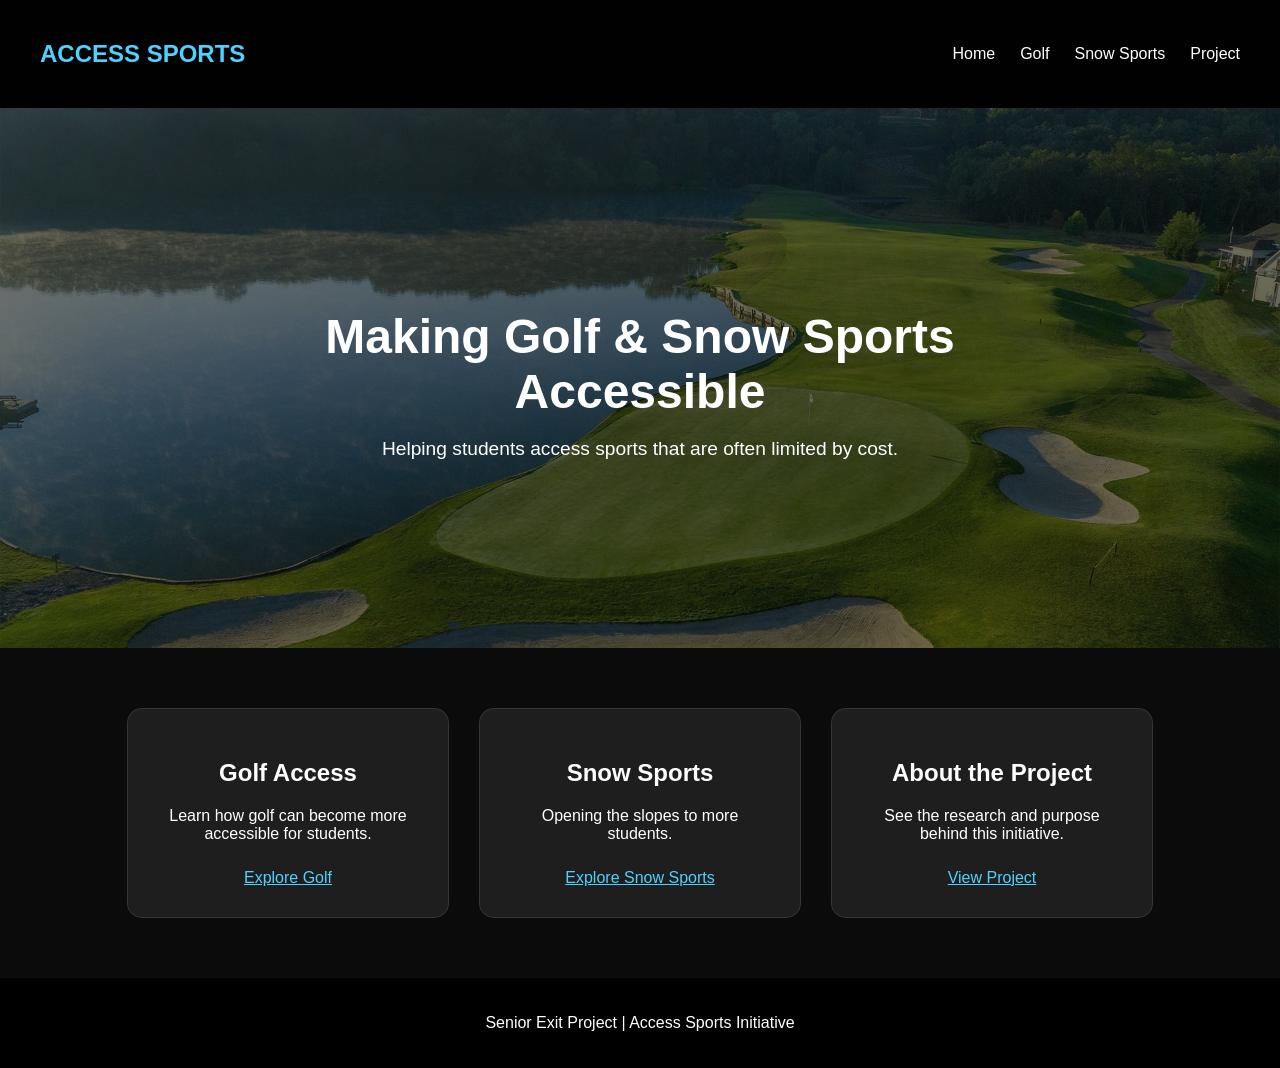
==== index.html @ 4d148e97 "Update index.html" ====
<!DOCTYPE html>
<html lang="en">
<head>
  <meta charset="UTF-8">
  <title>Access Sports Initiative</title>
  <link rel="stylesheet" href="style.css">
</head>
<body>

<nav>
  <h1 class="logo">ACCESS SPORTS</h1>
  <ul>
    <li><a href="index.html">Home</a></li>
    <li><a href="golf.html">Golf</a></li>
    <li><a href="snow.html">Snow Sports</a></li>
    <li><a href="project.html">Project</a></li>
  </ul>
</nav>

<header class="hero">
  <div class="hero-text">
    <h1>Making Golf & Snow Sports Accessible</h1>
    <p>Helping students access sports that are often limited by cost.</p>
  </div>
</header>

<section class="links">
  <div class="card">
    <h2>Golf Access</h2>
    <p>Learn how golf can become more accessible for students.</p>
    <a href="golf.html">Explore Golf</a>
  </div>

  <div class="card">
    <h2>Snow Sports</h2>
    <p>Opening the slopes to more students.</p>
    <a href="snow.html">Explore Snow Sports</a>
  </div>

  <div class="card">
    <h2>About the Project</h2>
    <p>See the research and purpose behind this initiative.</p>
    <a href="project.html">View Project</a>
  </div>
</section>

<footer>
  <p>Senior Exit Project | Access Sports Initiative</p>
</footer>

<script src="script.js"></script>
</body>
</html>
---- style.css ----
body {
  margin: 0;
  font-family: 'Segoe UI', sans-serif;
  background: #0b0b0b;
  color: white;
}

/* NAVBAR */
nav {
  display: flex;
  justify-content: space-between;
  align-items: center;
  padding: 20px 40px;
  background: rgba(0,0,0,0.85);
  position: sticky;
  top: 0;
  z-index: 100;
}

.logo {
  font-size: 24px;
  font-weight: bold;
  color: #4fd1ff;
}

nav ul {
  display: flex;
  list-style: none;
  gap: 25px;
}

nav a {
  color: white;
  text-decoration: none;
  transition: 0.3s;
}

nav a:hover {
  color: #4fd1ff;
}

/* HERO SECTION */
.hero {
  height: 60vh;
  display: flex;
  align-items: center;
  justify-content: center;
  text-align: center;
  position: relative;
}

.hero::before {
  content: "";
  position: absolute;
  inset: 0;
  background: url('images/hero.jpg') center/cover no-repeat;
  opacity: 0.4;
  z-index: -1;
}

.hero-text {
  max-width: 700px;
}

.hero h1 {
  font-size: 3rem;
  margin-bottom: 15px;
}

.hero p {
  font-size: 1.2rem;
}

/* CARDS SECTION */
.links {
  display: flex;
  justify-content: center;
  align-items: center;
  gap: 30px;
  padding: 60px 20px;
  flex-wrap: wrap;
}

.card {
  background: rgba(255,255,255,0.08);
  padding: 30px;
  width: 260px;
  border-radius: 15px;
  text-align: center;
  transition: 0.3s;
  border: 1px solid rgba(255,255,255,0.1);
}

.card:hover {
  transform: translateY(-8px);
  box-shadow: 0 10px 25px rgba(0,0,0,0.4);
}

.card a {
  color: #4fd1ff;
  display: inline-block;
  margin-top: 10px;
}

/* PAGE HEADER */
.page-header {
  height: 40vh;
  display: flex;
  align-items: center;
  justify-content: center;
  text-align: center;
  position: relative;
}

.page-header::before {
  content: "";
  position: absolute;
  inset: 0;
  background: url('images/background.jpg') center/cover fixed;
  opacity: 0.35;
  z-index: -1;
}

/* CONTENT */
.content {
  max-width: 900px;
  margin: auto;
  padding: 50px 20px;
}

.panel {
  background: rgba(255,255,255,0.07);
  padding: 30px;
  border-radius: 12px;
  margin-bottom: 30px;
}

.panel img {
  width: 100%;
  border-radius: 10px;
  margin-bottom: 15px;
}

/* FOOTER */
footer {
  text-align: center;
  padding: 20px;
  background: black;
}

/* SNOW (EDGES ONLY) */
.snowflake {
  position: fixed;
  top: -10px;
  color: white;
  font-size: 12px;
  animation: fall linear infinite;
  pointer-events: none;
}

@keyframes fall {
  to { transform: translateY(100vh); }
}

/* MOBILE FIX */
@media (max-width: 768px) {
  .hero h1 {
    font-size: 2.2rem;
  }

  .links {
    flex-direction: column;
  }
}
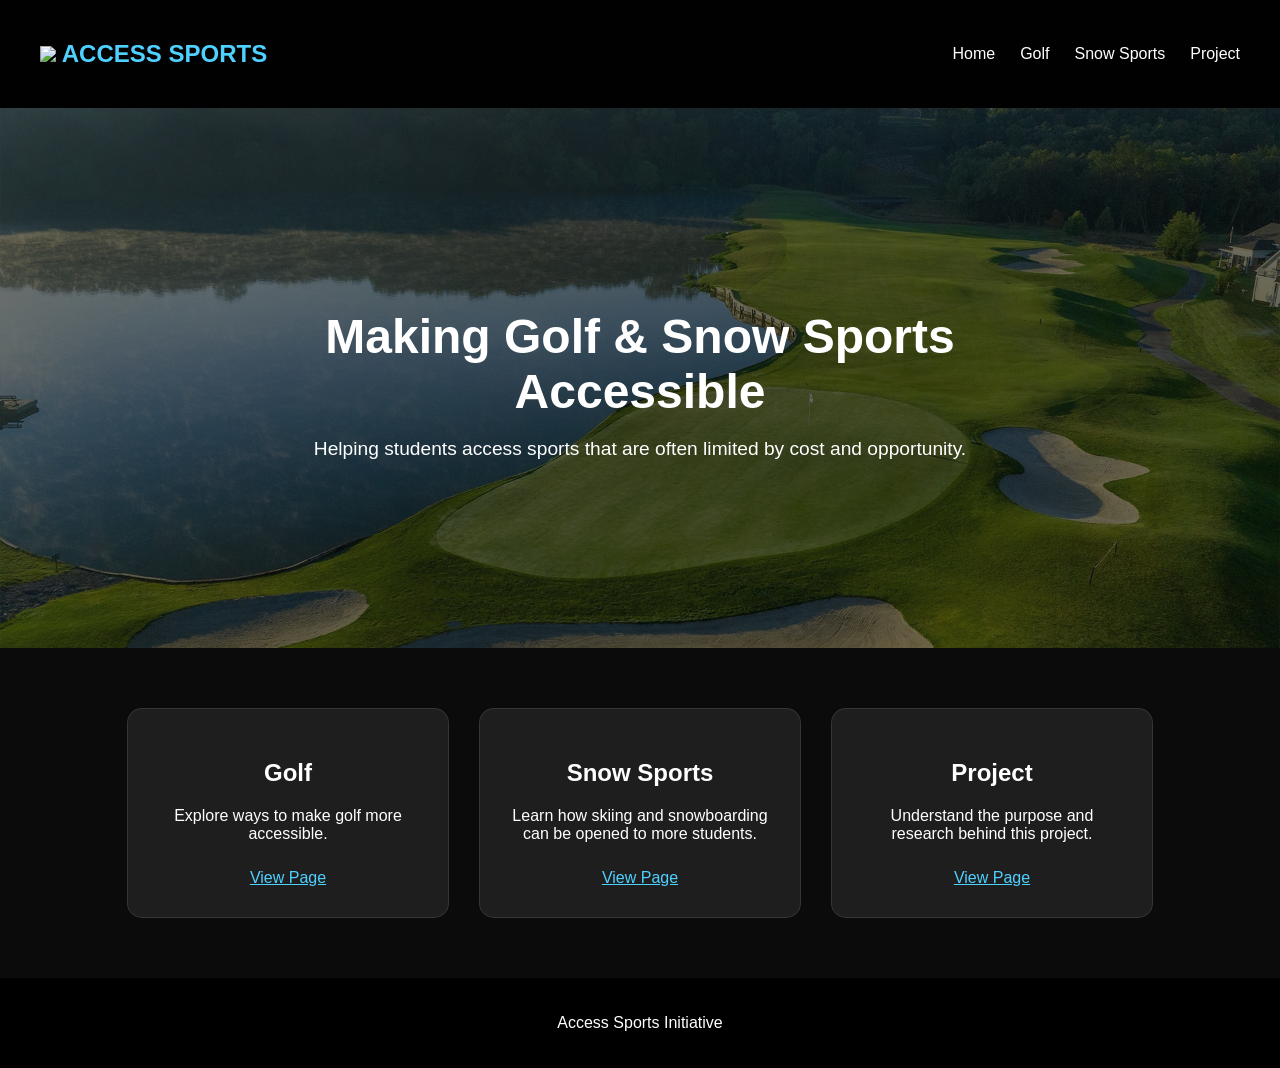
==== commit d0ca9bea: "Update index.html" ====
--- a/index.html
+++ b/index.html
@@ -1,14 +1,19 @@
 <!DOCTYPE html>
-<html lang="en">
+<html>
 <head>
-  <meta charset="UTF-8">
-  <title>Access Sports Initiative</title>
-  <link rel="stylesheet" href="style.css">
+<meta charset="UTF-8">
+<title>Access Sports</title>
+<link rel="stylesheet" href="style.css">
 </head>
+
 <body>
 
 <nav>
-  <h1 class="logo">ACCESS SPORTS</h1>
+  <h1 class="logo">
+    <img src="images/logo.png" class="logo-img">
+    ACCESS SPORTS
+  </h1>
+
   <ul>
     <li><a href="index.html">Home</a></li>
     <li><a href="golf.html">Golf</a></li>
@@ -20,32 +25,34 @@
 <header class="hero">
   <div class="hero-text">
     <h1>Making Golf & Snow Sports Accessible</h1>
-    <p>Helping students access sports that are often limited by cost.</p>
+    <p>Helping students access sports that are often limited by cost and opportunity.</p>
   </div>
 </header>
 
 <section class="links">
+
   <div class="card">
-    <h2>Golf Access</h2>
-    <p>Learn how golf can become more accessible for students.</p>
-    <a href="golf.html">Explore Golf</a>
+    <h2>Golf</h2>
+    <p>Explore ways to make golf more accessible.</p>
+    <a href="golf.html">View Page</a>
   </div>
 
   <div class="card">
     <h2>Snow Sports</h2>
-    <p>Opening the slopes to more students.</p>
-    <a href="snow.html">Explore Snow Sports</a>
+    <p>Learn how skiing and snowboarding can be opened to more students.</p>
+    <a href="snow.html">View Page</a>
   </div>
 
   <div class="card">
-    <h2>About the Project</h2>
-    <p>See the research and purpose behind this initiative.</p>
-    <a href="project.html">View Project</a>
+    <h2>Project</h2>
+    <p>Understand the purpose and research behind this project.</p>
+    <a href="project.html">View Page</a>
   </div>
+
 </section>
 
 <footer>
-  <p>Senior Exit Project | Access Sports Initiative</p>
+<p>Access Sports Initiative</p>
 </footer>
 
 <script src="script.js"></script>
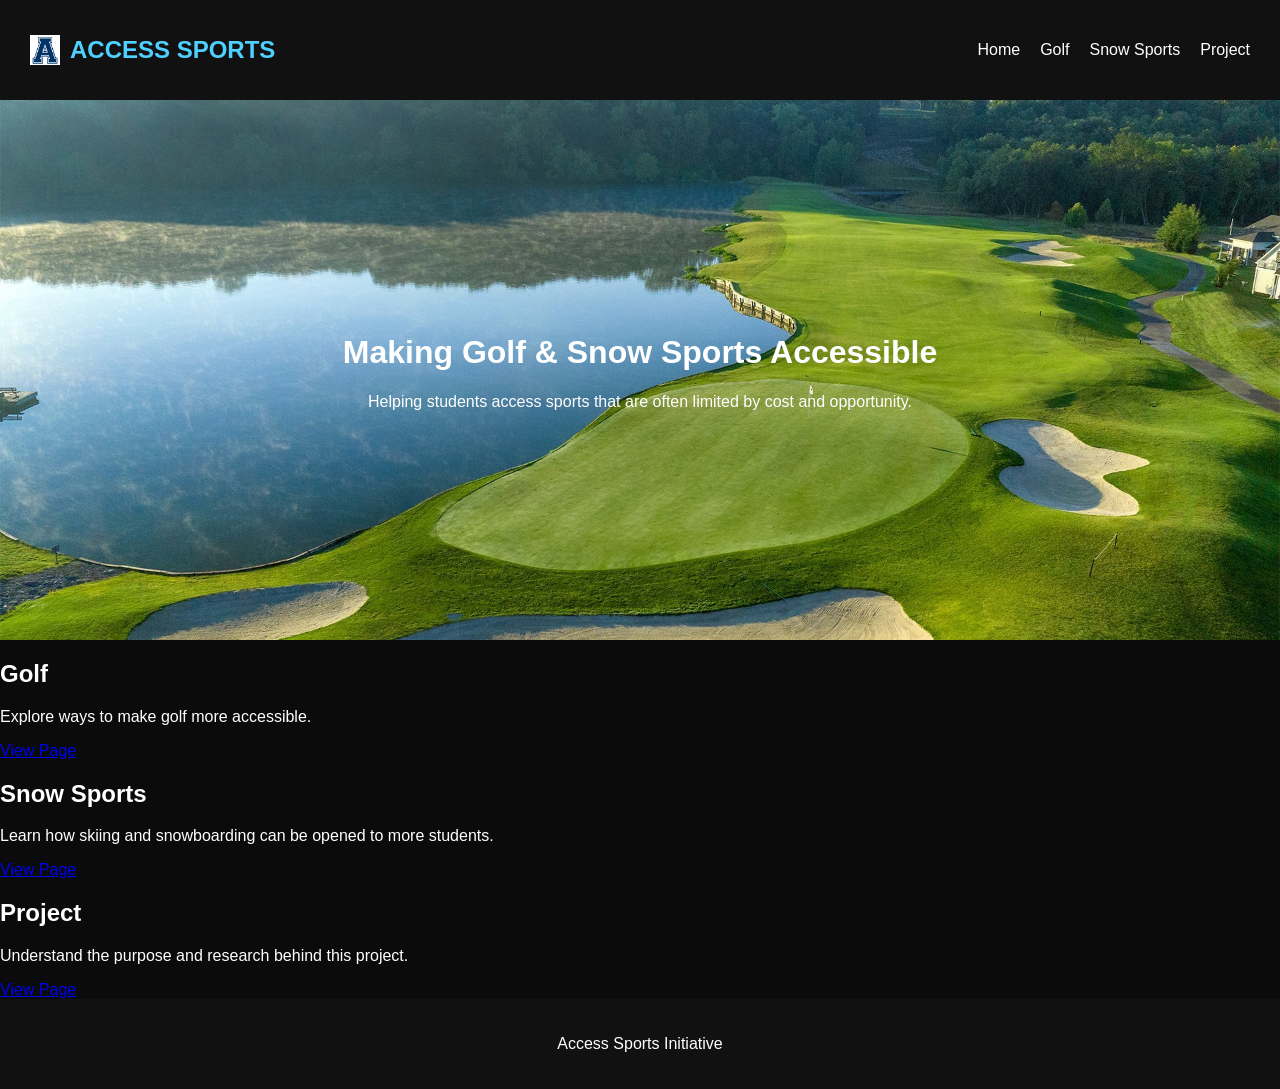
==== commit 96dfd79a: "Update index.html" ====
--- a/index.html
+++ b/index.html
@@ -22,7 +22,7 @@
   </ul>
 </nav>
 
-<header class="hero">
+<header class="hero" style="background-image: url('images/hero.jpg');">
   <div class="hero-text">
     <h1>Making Golf & Snow Sports Accessible</h1>
     <p>Helping students access sports that are often limited by cost and opportunity.</p>
@@ -52,7 +52,7 @@
 </section>
 
 <footer>
-<p>Access Sports Initiative</p>
+  <p>Access Sports Initiative</p>
 </footer>
 
 <script src="script.js"></script>
--- a/style.css
+++ b/style.css
@@ -1,174 +1,78 @@
 body {
   margin: 0;
-  font-family: 'Segoe UI', sans-serif;
+  font-family: Arial;
   background: #0b0b0b;
   color: white;
 }
 
-/* NAVBAR */
+/* NAV */
 nav {
   display: flex;
   justify-content: space-between;
   align-items: center;
-  padding: 20px 40px;
-  background: rgba(0,0,0,0.85);
-  position: sticky;
-  top: 0;
-  z-index: 100;
+  padding: 15px 30px;
+  background: #111;
 }
 
 .logo {
-  font-size: 24px;
-  font-weight: bold;
+  display: flex;
+  align-items: center;
+  gap: 10px;
   color: #4fd1ff;
 }
 
+.logo-img {
+  width: 30px;
+}
+
+/* LINKS */
 nav ul {
   display: flex;
+  gap: 20px;
   list-style: none;
-  gap: 25px;
 }
 
 nav a {
   color: white;
   text-decoration: none;
-  transition: 0.3s;
 }
 
-nav a:hover {
-  color: #4fd1ff;
-}
-
-/* HERO SECTION */
+/* HERO */
 .hero {
   height: 60vh;
   display: flex;
   align-items: center;
   justify-content: center;
   text-align: center;
-  position: relative;
+  background-size: cover;
+  background-position: center;
 }
 
-.hero::before {
-  content: "";
-  position: absolute;
-  inset: 0;
-  background: url('images/hero.jpg') center/cover no-repeat;
-  opacity: 0.4;
-  z-index: -1;
-}
-
-.hero-text {
-  max-width: 700px;
-}
-
-.hero h1 {
-  font-size: 3rem;
-  margin-bottom: 15px;
-}
-
-.hero p {
-  font-size: 1.2rem;
-}
-
-/* CARDS SECTION */
-.links {
+/* SECTIONS */
+.section {
   display: flex;
+  align-items: center;
   justify-content: center;
-  align-items: center;
-  gap: 30px;
+  gap: 40px;
   padding: 60px 20px;
+  max-width: 1000px;
+  margin: auto;
   flex-wrap: wrap;
 }
 
-.card {
-  background: rgba(255,255,255,0.08);
-  padding: 30px;
-  width: 260px;
-  border-radius: 15px;
-  text-align: center;
-  transition: 0.3s;
-  border: 1px solid rgba(255,255,255,0.1);
+.section img {
+  width: 100%;
+  max-width: 400px;
+  border-radius: 10px;
 }
 
-.card:hover {
-  transform: translateY(-8px);
-  box-shadow: 0 10px 25px rgba(0,0,0,0.4);
-}
-
-.card a {
-  color: #4fd1ff;
-  display: inline-block;
-  margin-top: 10px;
-}
-
-/* PAGE HEADER */
-.page-header {
-  height: 40vh;
-  display: flex;
-  align-items: center;
-  justify-content: center;
-  text-align: center;
-  position: relative;
-}
-
-.page-header::before {
-  content: "";
-  position: absolute;
-  inset: 0;
-  background: url('images/background.jpg') center/cover fixed;
-  opacity: 0.35;
-  z-index: -1;
-}
-
-/* CONTENT */
-.content {
-  max-width: 900px;
-  margin: auto;
-  padding: 50px 20px;
-}
-
-.panel {
-  background: rgba(255,255,255,0.07);
-  padding: 30px;
-  border-radius: 12px;
-  margin-bottom: 30px;
-}
-
-.panel img {
-  width: 100%;
-  border-radius: 10px;
-  margin-bottom: 15px;
+.section-text {
+  max-width: 400px;
 }
 
 /* FOOTER */
 footer {
   text-align: center;
   padding: 20px;
-  background: black;
+  background: #111;
 }
-
-/* SNOW (EDGES ONLY) */
-.snowflake {
-  position: fixed;
-  top: -10px;
-  color: white;
-  font-size: 12px;
-  animation: fall linear infinite;
-  pointer-events: none;
-}
-
-@keyframes fall {
-  to { transform: translateY(100vh); }
-}
-
-/* MOBILE FIX */
-@media (max-width: 768px) {
-  .hero h1 {
-    font-size: 2.2rem;
-  }
-
-  .links {
-    flex-direction: column;
-  }
-}
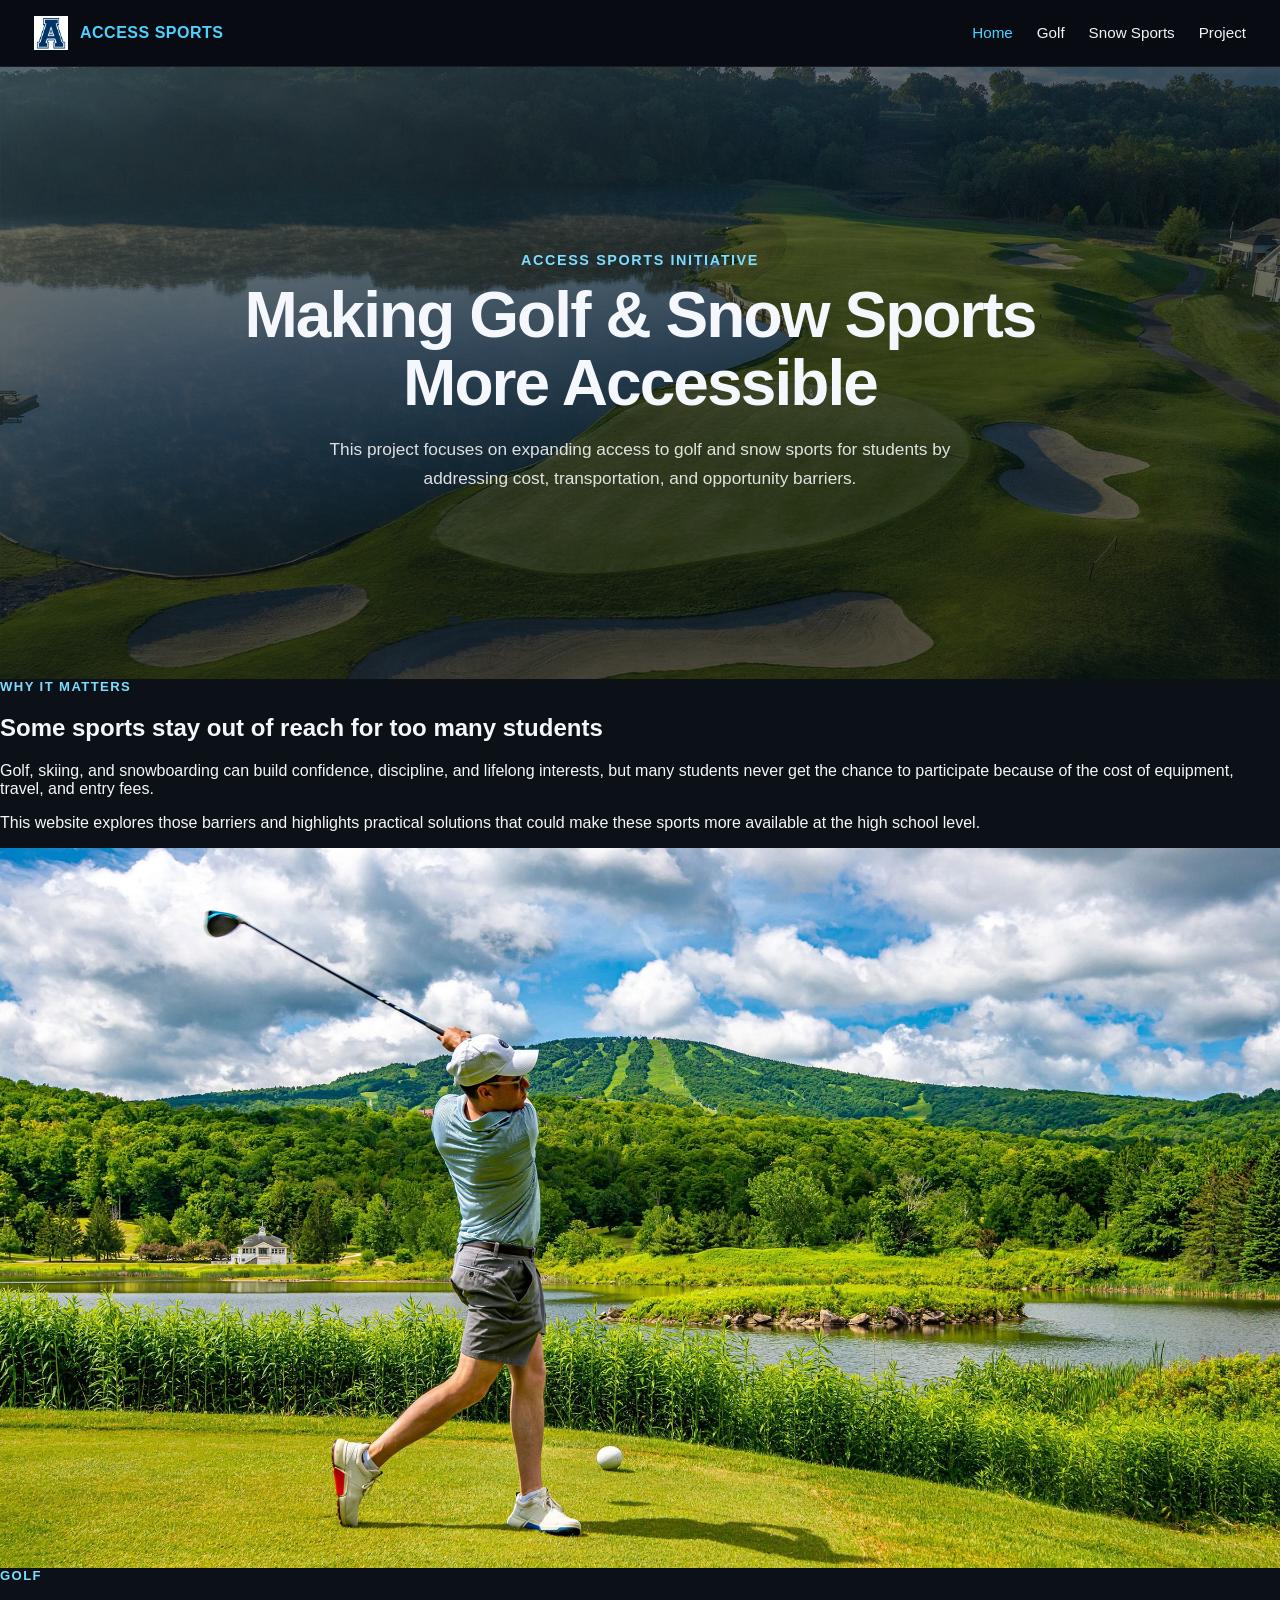
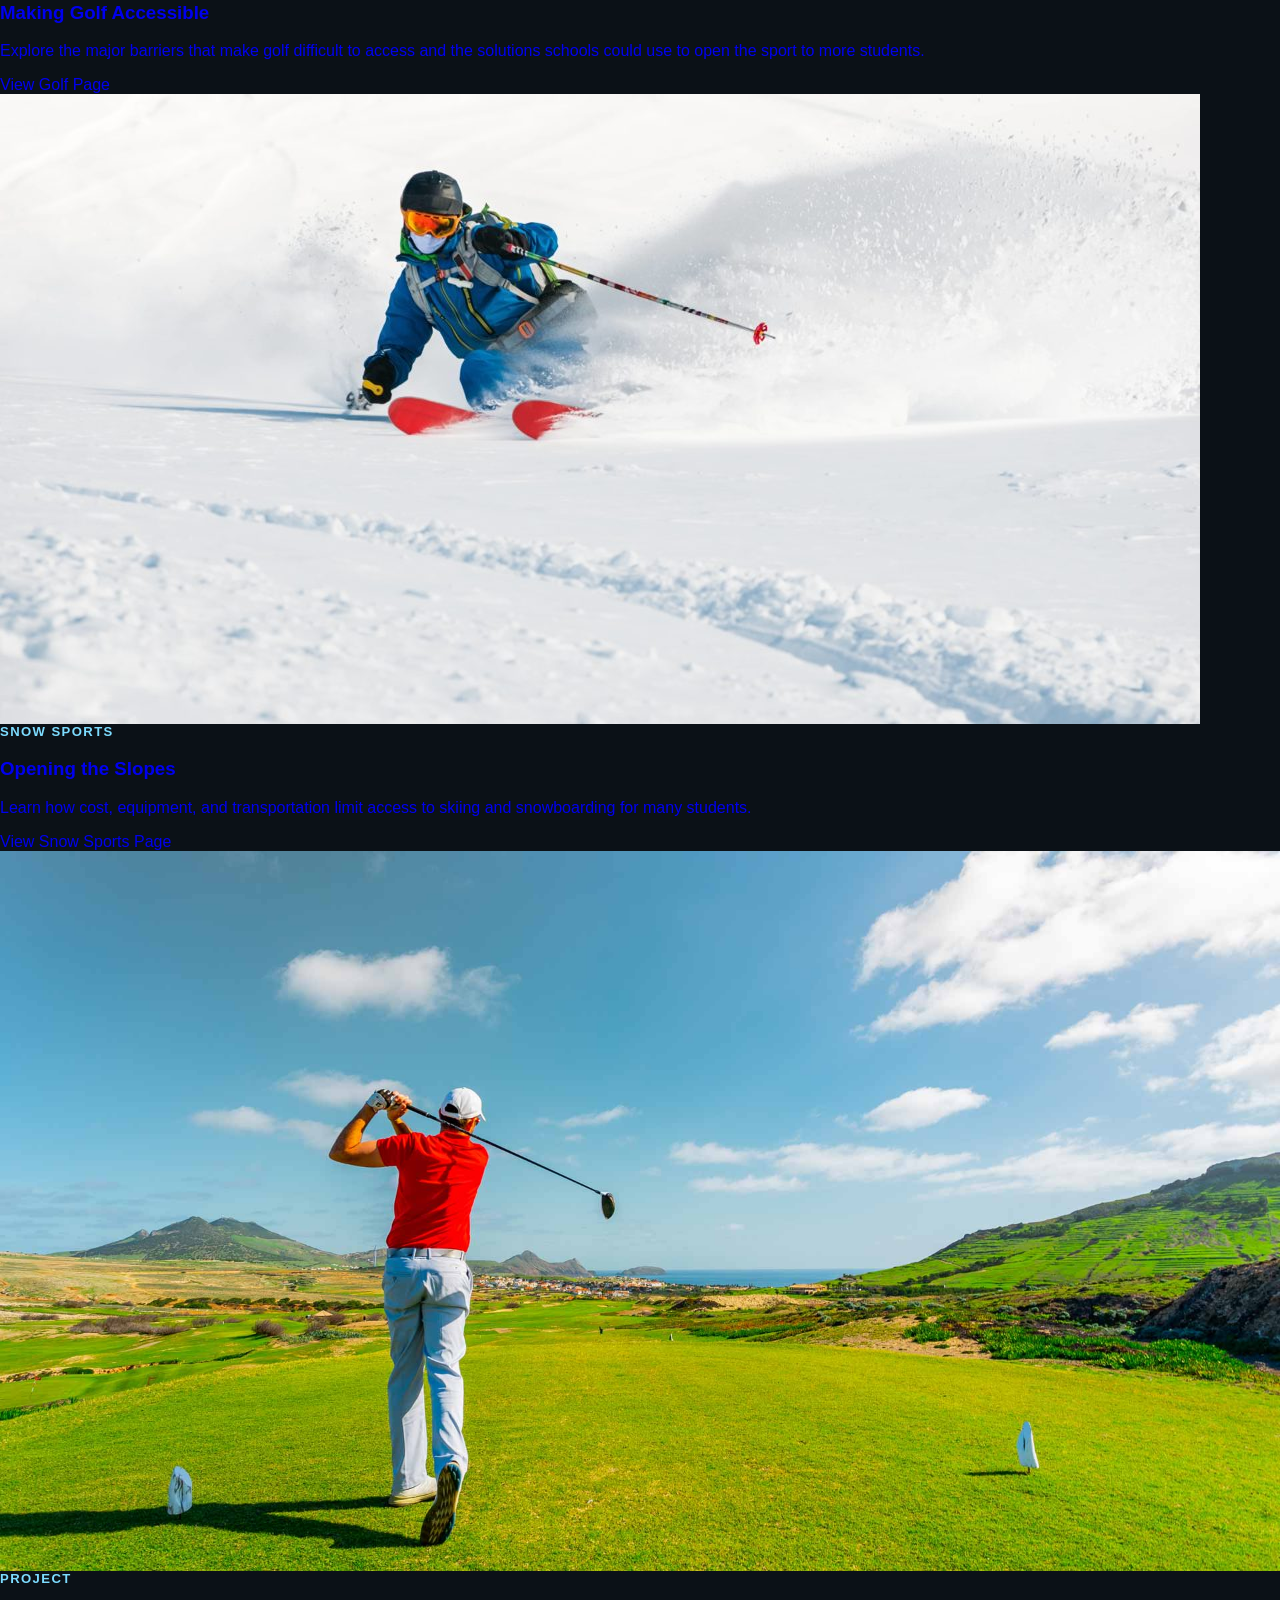
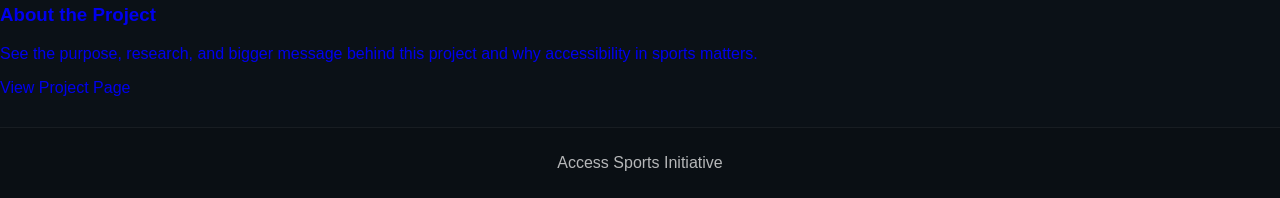
==== commit 5760ff68: "Update index.html" ====
--- a/index.html
+++ b/index.html
@@ -1,60 +1,94 @@
 <!DOCTYPE html>
-<html>
+<html lang="en">
 <head>
-<meta charset="UTF-8">
-<title>Access Sports</title>
-<link rel="stylesheet" href="style.css">
+  <meta charset="UTF-8">
+  <meta name="viewport" content="width=device-width, initial-scale=1.0">
+  <title>Access Sports</title>
+  <link rel="stylesheet" href="style.css">
 </head>
-
 <body>
 
-<nav>
-  <h1 class="logo">
-    <img src="images/logo.png" class="logo-img">
-    ACCESS SPORTS
-  </h1>
+  <nav class="navbar">
+    <a href="index.html" class="brand">
+      <img src="images/logo.png" alt="Access Sports logo" class="brand-logo">
+      <span>ACCESS SPORTS</span>
+    </a>
 
-  <ul>
-    <li><a href="index.html">Home</a></li>
-    <li><a href="golf.html">Golf</a></li>
-    <li><a href="snow.html">Snow Sports</a></li>
-    <li><a href="project.html">Project</a></li>
-  </ul>
-</nav>
+    <ul class="nav-links">
+      <li><a href="index.html" class="active">Home</a></li>
+      <li><a href="golf.html">Golf</a></li>
+      <li><a href="snow.html">Snow Sports</a></li>
+      <li><a href="project.html">Project</a></li>
+    </ul>
+  </nav>
 
-<header class="hero" style="background-image: url('images/hero.jpg');">
-  <div class="hero-text">
-    <h1>Making Golf & Snow Sports Accessible</h1>
-    <p>Helping students access sports that are often limited by cost and opportunity.</p>
-  </div>
-</header>
+  <header class="page-hero" style="background-image: linear-gradient(rgba(8,12,18,0.55), rgba(8,12,18,0.72)), url('images/hero.jpg');">
+    <div class="hero-inner">
+      <p class="eyebrow">Access Sports Initiative</p>
+      <h1>Making Golf &amp; Snow Sports More Accessible</h1>
+      <p class="hero-subtext">
+        This project focuses on expanding access to golf and snow sports for students by addressing cost, transportation, and opportunity barriers.
+      </p>
+    </div>
+  </header>
 
-<section class="links">
+  <main>
+    <section class="home-intro">
+      <div class="home-intro-card">
+        <p class="section-label">Why It Matters</p>
+        <h2>Some sports stay out of reach for too many students</h2>
+        <p>
+          Golf, skiing, and snowboarding can build confidence, discipline, and lifelong interests, but many students never get the chance to participate because of the cost of equipment, travel, and entry fees.
+        </p>
+        <p>
+          This website explores those barriers and highlights practical solutions that could make these sports more available at the high school level.
+        </p>
+      </div>
+    </section>
 
-  <div class="card">
-    <h2>Golf</h2>
-    <p>Explore ways to make golf more accessible.</p>
-    <a href="golf.html">View Page</a>
-  </div>
+    <section class="home-cards">
+      <a href="golf.html" class="home-card">
+        <img src="images/golf1.jpg" alt="Golf section preview">
+        <div class="home-card-content">
+          <p class="section-label">Golf</p>
+          <h3>Making Golf Accessible</h3>
+          <p>
+            Explore the major barriers that make golf difficult to access and the solutions schools could use to open the sport to more students.
+          </p>
+          <span class="card-link">View Golf Page</span>
+        </div>
+      </a>
 
-  <div class="card">
-    <h2>Snow Sports</h2>
-    <p>Learn how skiing and snowboarding can be opened to more students.</p>
-    <a href="snow.html">View Page</a>
-  </div>
+      <a href="snow.html" class="home-card">
+        <img src="images/snow1.jpg" alt="Snow sports section preview">
+        <div class="home-card-content">
+          <p class="section-label">Snow Sports</p>
+          <h3>Opening the Slopes</h3>
+          <p>
+            Learn how cost, equipment, and transportation limit access to skiing and snowboarding for many students.
+          </p>
+          <span class="card-link">View Snow Sports Page</span>
+        </div>
+      </a>
 
-  <div class="card">
-    <h2>Project</h2>
-    <p>Understand the purpose and research behind this project.</p>
-    <a href="project.html">View Page</a>
-  </div>
+      <a href="project.html" class="home-card">
+        <img src="images/project1.jpg" alt="Project section preview">
+        <div class="home-card-content">
+          <p class="section-label">Project</p>
+          <h3>About the Project</h3>
+          <p>
+            See the purpose, research, and bigger message behind this project and why accessibility in sports matters.
+          </p>
+          <span class="card-link">View Project Page</span>
+        </div>
+      </a>
+    </section>
+  </main>
 
-</section>
+  <footer class="site-footer">
+    <p>Access Sports Initiative</p>
+  </footer>
 
-<footer>
-  <p>Access Sports Initiative</p>
-</footer>
-
-<script src="script.js"></script>
+  <script src="script.js"></script>
 </body>
 </html>
--- a/style.css
+++ b/style.css
@@ -1,78 +1,308 @@
+* {
+  box-sizing: border-box;
+}
+
+html {
+  scroll-behavior: smooth;
+}
+
 body {
   margin: 0;
-  font-family: Arial;
-  background: #0b0b0b;
-  color: white;
-}
-
-/* NAV */
-nav {
+  font-family: Arial, Helvetica, sans-serif;
+  background: #0b1117;
+  color: #f4f7fb;
+  opacity: 1;
+  transition: opacity 0.22s ease;
+}
+
+img {
+  max-width: 100%;
+  display: block;
+}
+
+a {
+  text-decoration: none;
+}
+
+/* NAVIGATION */
+.navbar {
+  position: sticky;
+  top: 0;
+  z-index: 1000;
+  background: rgba(9, 13, 19, 0.92);
+  backdrop-filter: blur(10px);
+  border-bottom: 1px solid rgba(255,255,255,0.07);
   display: flex;
   justify-content: space-between;
   align-items: center;
-  padding: 15px 30px;
-  background: #111;
-}
-
-.logo {
+  padding: 16px 34px;
+}
+
+.brand {
   display: flex;
   align-items: center;
-  gap: 10px;
+  gap: 12px;
   color: #4fd1ff;
-}
-
-.logo-img {
-  width: 30px;
-}
-
-/* LINKS */
-nav ul {
+  font-weight: 700;
+  letter-spacing: 0.5px;
+  font-size: 1rem;
+}
+
+.brand-logo {
+  width: 34px;
+  height: 34px;
+  object-fit: contain;
+}
+
+.nav-links {
+  list-style: none;
   display: flex;
-  gap: 20px;
-  list-style: none;
-}
-
-nav a {
-  color: white;
-  text-decoration: none;
+  gap: 24px;
+  margin: 0;
+  padding: 0;
+}
+
+.nav-links a {
+  color: #f1f5f9;
+  font-size: 0.95rem;
+  font-weight: 500;
+  transition: color 0.2s ease, opacity 0.2s ease;
+}
+
+.nav-links a:hover,
+.nav-links a.active {
+  color: #4fd1ff;
 }
 
 /* HERO */
-.hero {
-  height: 60vh;
+.page-hero {
+  min-height: 68vh;
   display: flex;
   align-items: center;
   justify-content: center;
-  text-align: center;
+  padding: 80px 24px;
   background-size: cover;
   background-position: center;
-}
-
-/* SECTIONS */
-.section {
-  display: flex;
+  background-repeat: no-repeat;
+}
+
+.hero-inner {
+  max-width: 860px;
+  text-align: center;
+}
+
+.eyebrow {
+  margin: 0 0 14px;
+  color: #7ddcff;
+  font-size: 0.9rem;
+  font-weight: 700;
+  text-transform: uppercase;
+  letter-spacing: 1.6px;
+}
+
+.page-hero h1 {
+  margin: 0 0 18px;
+  font-size: clamp(2.2rem, 5vw, 4.2rem);
+  line-height: 1.05;
+  letter-spacing: -0.03em;
+}
+
+.hero-subtext {
+  margin: 0 auto;
+  max-width: 700px;
+  color: rgba(255,255,255,0.86);
+  font-size: 1.08rem;
+  line-height: 1.7;
+}
+
+/* SHARED SECTIONS */
+main {
+  width: 100%;
+}
+
+.split-section {
+  max-width: 1180px;
+  margin: 0 auto;
+  padding: 84px 24px;
+  display: grid;
+  grid-template-columns: 1.05fr 0.95fr;
+  gap: 42px;
   align-items: center;
-  justify-content: center;
-  gap: 40px;
-  padding: 60px 20px;
-  max-width: 1000px;
-  margin: auto;
-  flex-wrap: wrap;
-}
-
-.section img {
+}
+
+.split-section.reverse {
+  grid-template-columns: 0.95fr 1.05fr;
+}
+
+.split-section.reverse .split-image-wrap {
+  order: 2;
+}
+
+.split-section.reverse .split-text {
+  order: 1;
+}
+
+.split-image-wrap {
+  position: relative;
+}
+
+.split-image {
   width: 100%;
-  max-width: 400px;
-  border-radius: 10px;
-}
-
-.section-text {
-  max-width: 400px;
+  height: 420px;
+  object-fit: cover;
+  border-radius: 22px;
+  box-shadow: 0 24px 60px rgba(0,0,0,0.35);
+  border: 1px solid rgba(255,255,255,0.07);
+}
+
+.glass-card {
+  background: linear-gradient(180deg, rgba(255,255,255,0.08), rgba(255,255,255,0.05));
+  border: 1px solid rgba(255,255,255,0.09);
+  border-radius: 22px;
+  padding: 34px 32px;
+  box-shadow: 0 20px 45px rgba(0,0,0,0.22);
+}
+
+.section-label {
+  margin: 0 0 10px;
+  color: #7ddcff;
+  font-weight: 700;
+  text-transform: uppercase;
+  letter-spacing: 1.4px;
+  font-size: 0.82rem;
+}
+
+.split-text h2,
+.info-card h2,
+.mini-card h3 {
+  margin-top: 0;
+}
+
+.split-text h2 {
+  margin-bottom: 14px;
+  font-size: 2rem;
+  line-height: 1.15;
+}
+
+.split-text p {
+  color: rgba(255,255,255,0.88);
+  line-height: 1.75;
+  font-size: 1rem;
+}
+
+.clean-list {
+  margin: 16px 0 0;
+  padding-left: 18px;
+  color: rgba(255,255,255,0.88);
+  line-height: 1.8;
+}
+
+/* FEATURE BAND */
+.feature-band {
+  padding: 0 24px 24px;
+}
+
+.feature-band-inner {
+  max-width: 1180px;
+  margin: 0 auto;
+  display: grid;
+  grid-template-columns: repeat(3, 1fr);
+  gap: 22px;
+}
+
+.mini-card {
+  background: #121b23;
+  border: 1px solid rgba(255,255,255,0.08);
+  border-radius: 20px;
+  padding: 26px 24px;
+  box-shadow: 0 18px 40px rgba(0,0,0,0.18);
+}
+
+.mini-card h3 {
+  margin-bottom: 10px;
+  font-size: 1.15rem;
+}
+
+.mini-card p {
+  margin: 0;
+  line-height: 1.7;
+  color: rgba(255,255,255,0.82);
+}
+
+/* PROJECT GRID */
+.grid-section {
+  max-width: 1180px;
+  margin: 0 auto;
+  padding: 84px 24px 28px;
+  display: grid;
+  grid-template-columns: repeat(2, 1fr);
+  gap: 24px;
+}
+
+.info-card {
+  background: linear-gradient(180deg, rgba(255,255,255,0.08), rgba(255,255,255,0.04));
+  border: 1px solid rgba(255,255,255,0.09);
+  border-radius: 22px;
+  padding: 30px;
+  box-shadow: 0 20px 44px rgba(0,0,0,0.2);
+}
+
+.info-card p {
+  color: rgba(255,255,255,0.84);
+  line-height: 1.7;
 }
 
 /* FOOTER */
-footer {
+.site-footer {
+  margin-top: 30px;
+  padding: 26px 20px;
   text-align: center;
-  padding: 20px;
-  background: #111;
-}
+  background: #0a0f14;
+  border-top: 1px solid rgba(255,255,255,0.06);
+}
+
+.site-footer p {
+  margin: 0;
+  color: rgba(255,255,255,0.7);
+}
+
+/* MOBILE */
+@media (max-width: 900px) {
+  .navbar {
+    padding: 14px 18px;
+    flex-direction: column;
+    gap: 14px;
+  }
+
+  .nav-links {
+    flex-wrap: wrap;
+    justify-content: center;
+    gap: 16px;
+  }
+
+  .split-section,
+  .split-section.reverse,
+  .feature-band-inner,
+  .grid-section {
+    grid-template-columns: 1fr;
+  }
+
+  .split-section.reverse .split-image-wrap,
+  .split-section.reverse .split-text {
+    order: initial;
+  }
+
+  .split-image {
+    height: 300px;
+  }
+
+  .glass-card,
+  .info-card,
+  .mini-card {
+    padding: 24px;
+  }
+
+  .page-hero {
+    min-height: 56vh;
+  }
+}
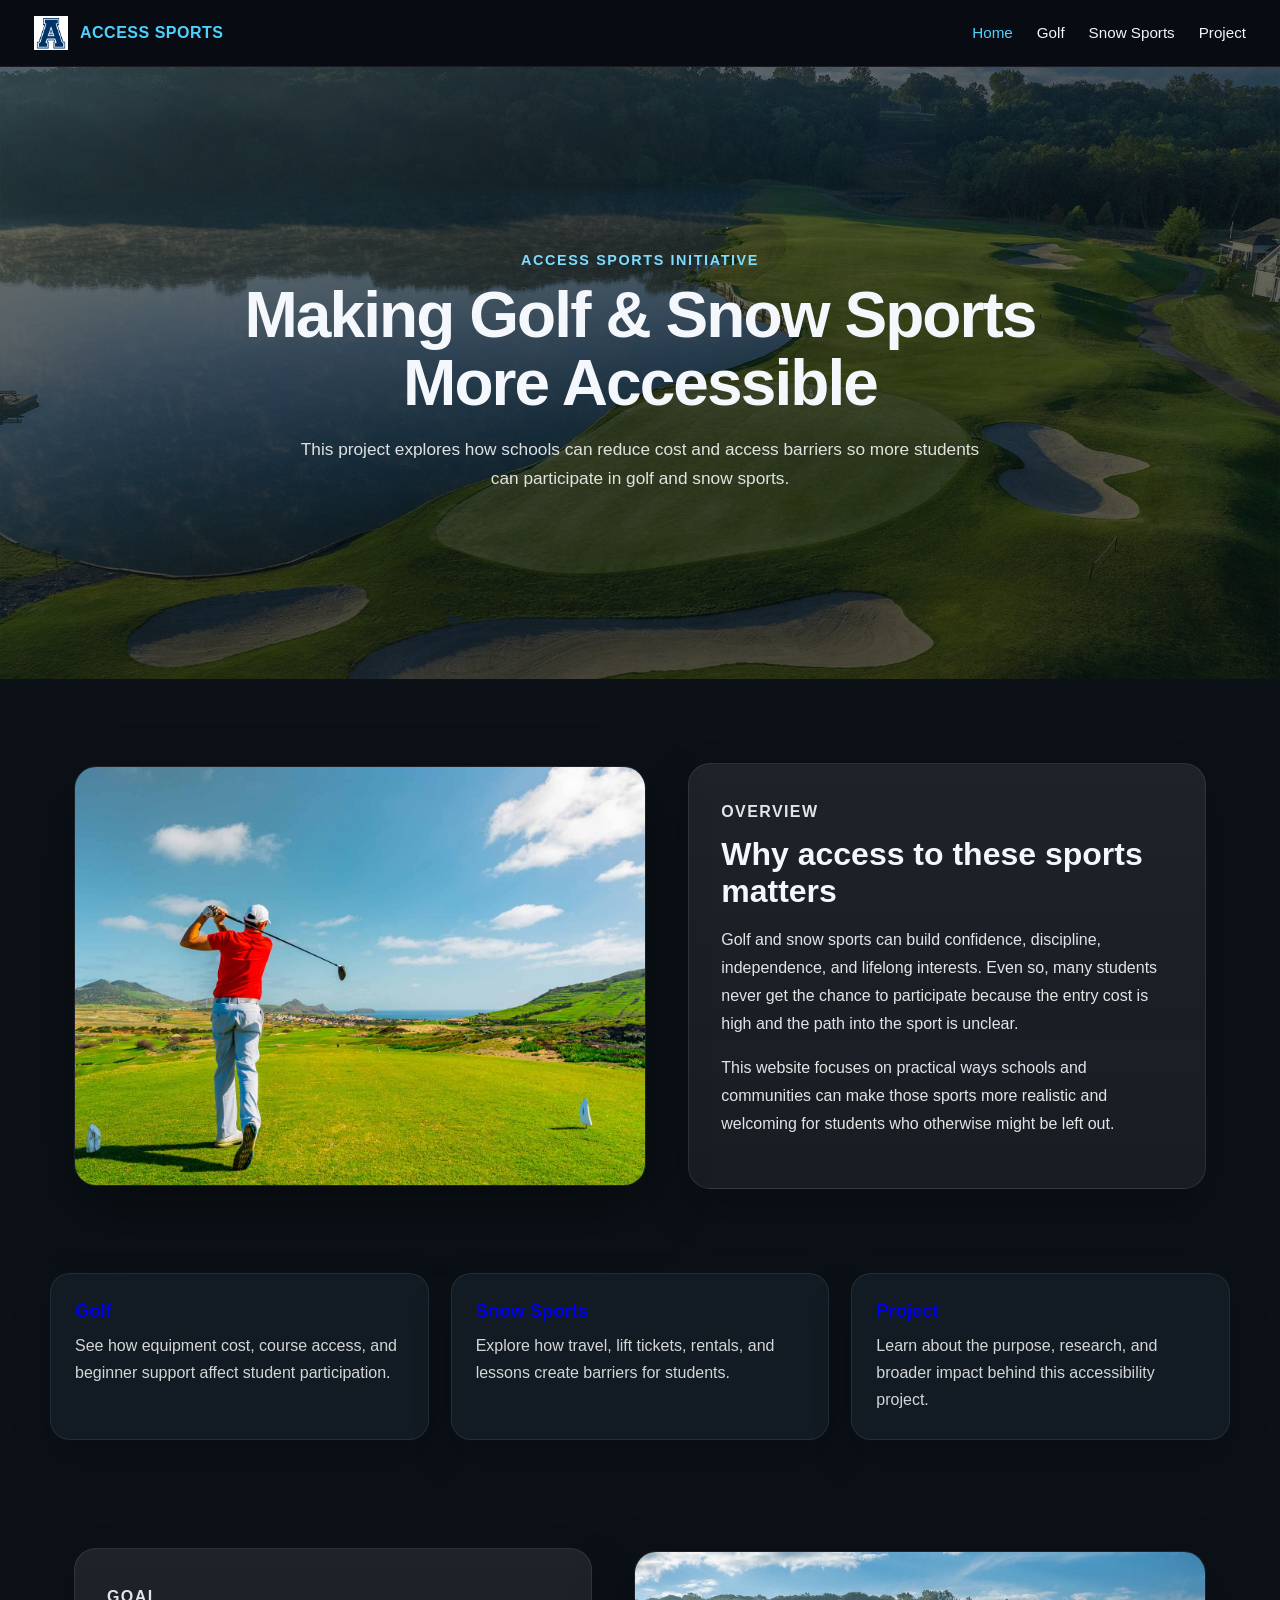
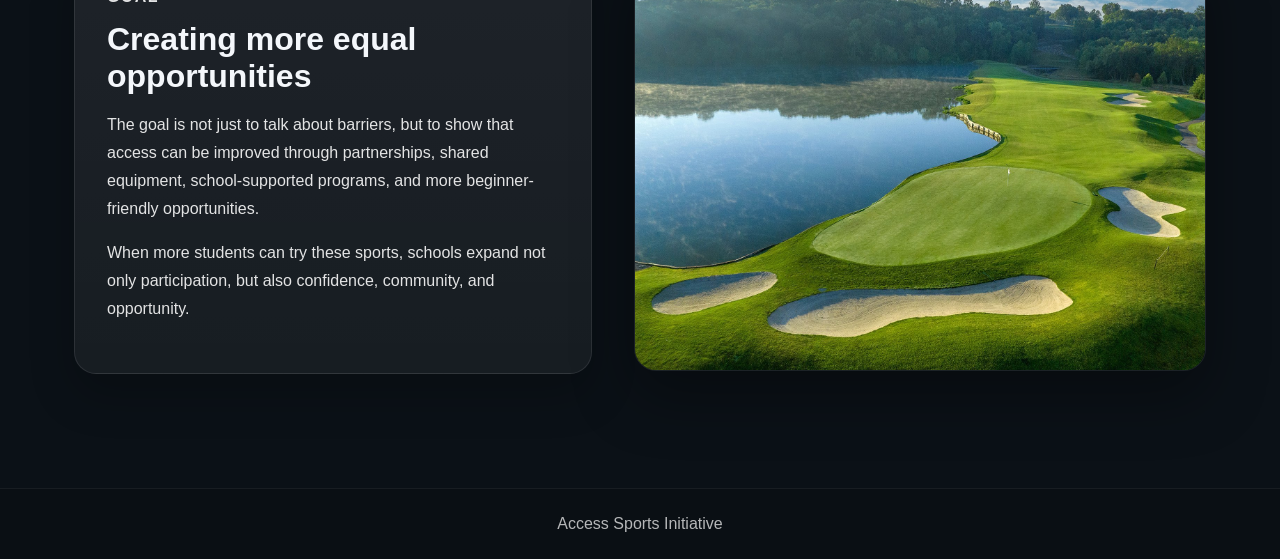
==== commit 6d345e5c: "Update index.html" ====
--- a/index.html
+++ b/index.html
@@ -22,66 +22,66 @@
     </ul>
   </nav>
 
-  <header class="page-hero" style="background-image: linear-gradient(rgba(8,12,18,0.55), rgba(8,12,18,0.72)), url('images/hero.jpg');">
+  <header class="page-hero" style="background-image: linear-gradient(rgba(8,12,18,0.58), rgba(8,12,18,0.72)), url('images/hero.jpg');">
     <div class="hero-inner">
       <p class="eyebrow">Access Sports Initiative</p>
       <h1>Making Golf &amp; Snow Sports More Accessible</h1>
       <p class="hero-subtext">
-        This project focuses on expanding access to golf and snow sports for students by addressing cost, transportation, and opportunity barriers.
+        This project explores how schools can reduce cost and access barriers so more students can participate in golf and snow sports.
       </p>
     </div>
   </header>
 
   <main>
-    <section class="home-intro">
-      <div class="home-intro-card">
-        <p class="section-label">Why It Matters</p>
-        <h2>Some sports stay out of reach for too many students</h2>
+    <section class="split-section">
+      <div class="split-image-wrap">
+        <img src="images/project1.jpg" alt="Students participating in sports" class="split-image">
+      </div>
+      <div class="split-text glass-card">
+        <p class="section-label">Overview</p>
+        <h2>Why access to these sports matters</h2>
         <p>
-          Golf, skiing, and snowboarding can build confidence, discipline, and lifelong interests, but many students never get the chance to participate because of the cost of equipment, travel, and entry fees.
+          Golf and snow sports can build confidence, discipline, independence, and lifelong interests. Even so, many students never get the chance to participate because the entry cost is high and the path into the sport is unclear.
         </p>
         <p>
-          This website explores those barriers and highlights practical solutions that could make these sports more available at the high school level.
+          This website focuses on practical ways schools and communities can make those sports more realistic and welcoming for students who otherwise might be left out.
         </p>
       </div>
     </section>
 
-    <section class="home-cards">
-      <a href="golf.html" class="home-card">
-        <img src="images/golf1.jpg" alt="Golf section preview">
-        <div class="home-card-content">
-          <p class="section-label">Golf</p>
-          <h3>Making Golf Accessible</h3>
-          <p>
-            Explore the major barriers that make golf difficult to access and the solutions schools could use to open the sport to more students.
-          </p>
-          <span class="card-link">View Golf Page</span>
-        </div>
-      </a>
+    <section class="feature-band">
+      <div class="feature-band-inner">
+        <a href="golf.html" class="mini-card">
+          <h3>Golf</h3>
+          <p>See how equipment cost, course access, and beginner support affect student participation.</p>
+        </a>
 
-      <a href="snow.html" class="home-card">
-        <img src="images/snow1.jpg" alt="Snow sports section preview">
-        <div class="home-card-content">
-          <p class="section-label">Snow Sports</p>
-          <h3>Opening the Slopes</h3>
-          <p>
-            Learn how cost, equipment, and transportation limit access to skiing and snowboarding for many students.
-          </p>
-          <span class="card-link">View Snow Sports Page</span>
-        </div>
-      </a>
+        <a href="snow.html" class="mini-card">
+          <h3>Snow Sports</h3>
+          <p>Explore how travel, lift tickets, rentals, and lessons create barriers for students.</p>
+        </a>
 
-      <a href="project.html" class="home-card">
-        <img src="images/project1.jpg" alt="Project section preview">
-        <div class="home-card-content">
-          <p class="section-label">Project</p>
-          <h3>About the Project</h3>
-          <p>
-            See the purpose, research, and bigger message behind this project and why accessibility in sports matters.
-          </p>
-          <span class="card-link">View Project Page</span>
-        </div>
-      </a>
+        <a href="project.html" class="mini-card">
+          <h3>Project</h3>
+          <p>Learn about the purpose, research, and broader impact behind this accessibility project.</p>
+        </a>
+      </div>
+    </section>
+
+    <section class="split-section reverse">
+      <div class="split-image-wrap">
+        <img src="images/hero.jpg" alt="Golf and snow sports theme" class="split-image">
+      </div>
+      <div class="split-text glass-card">
+        <p class="section-label">Goal</p>
+        <h2>Creating more equal opportunities</h2>
+        <p>
+          The goal is not just to talk about barriers, but to show that access can be improved through partnerships, shared equipment, school-supported programs, and more beginner-friendly opportunities.
+        </p>
+        <p>
+          When more students can try these sports, schools expand not only participation, but also confidence, community, and opportunity.
+        </p>
+      </div>
     </section>
   </main>
 
--- a/style.css
+++ b/style.css
@@ -115,7 +115,89 @@
   line-height: 1.7;
 }
 
-/* SHARED SECTIONS */
+/* HOME PAGE */
+.home-intro {
+  max-width: 1180px;
+  margin: 0 auto;
+  padding: 72px 24px 20px;
+}
+
+.home-intro-card {
+  max-width: 860px;
+  margin: 0 auto;
+  background: linear-gradient(180deg, rgba(255,255,255,0.08), rgba(255,255,255,0.05));
+  border: 1px solid rgba(255,255,255,0.09);
+  border-radius: 22px;
+  padding: 34px 32px;
+  box-shadow: 0 20px 45px rgba(0,0,0,0.22);
+}
+
+.home-intro-card h2 {
+  margin-top: 0;
+  margin-bottom: 14px;
+  font-size: 2rem;
+  line-height: 1.15;
+}
+
+.home-intro-card p {
+  color: rgba(255,255,255,0.88);
+  line-height: 1.75;
+}
+
+.home-cards {
+  max-width: 1180px;
+  margin: 0 auto;
+  padding: 28px 24px 84px;
+  display: grid;
+  grid-template-columns: repeat(3, 1fr);
+  gap: 24px;
+}
+
+.home-card {
+  overflow: hidden;
+  border-radius: 22px;
+  background: #121b23;
+  border: 1px solid rgba(255,255,255,0.08);
+  box-shadow: 0 18px 40px rgba(0,0,0,0.18);
+  transition: transform 0.22s ease, box-shadow 0.22s ease, border-color 0.22s ease;
+  color: #f4f7fb;
+}
+
+.home-card:hover {
+  transform: translateY(-6px);
+  box-shadow: 0 24px 50px rgba(0,0,0,0.24);
+  border-color: rgba(79, 209, 255, 0.32);
+}
+
+.home-card img {
+  width: 100%;
+  height: 220px;
+  object-fit: cover;
+}
+
+.home-card-content {
+  padding: 24px;
+}
+
+.home-card-content h3 {
+  margin-top: 0;
+  margin-bottom: 10px;
+  font-size: 1.35rem;
+}
+
+.home-card-content p {
+  margin-bottom: 16px;
+  color: rgba(255,255,255,0.82);
+  line-height: 1.7;
+}
+
+.card-link {
+  color: #7ddcff;
+  font-weight: 700;
+  font-size: 0.95rem;
+}
+
+/* SHARED INNER PAGE SECTIONS */
 main {
   width: 100%;
 }
@@ -280,6 +362,7 @@
     gap: 16px;
   }
 
+  .home-cards,
   .split-section,
   .split-section.reverse,
   .feature-band-inner,
@@ -292,13 +375,15 @@
     order: initial;
   }
 
-  .split-image {
+  .split-image,
+  .home-card img {
     height: 300px;
   }
 
   .glass-card,
   .info-card,
-  .mini-card {
+  .mini-card,
+  .home-intro-card {
     padding: 24px;
   }
 
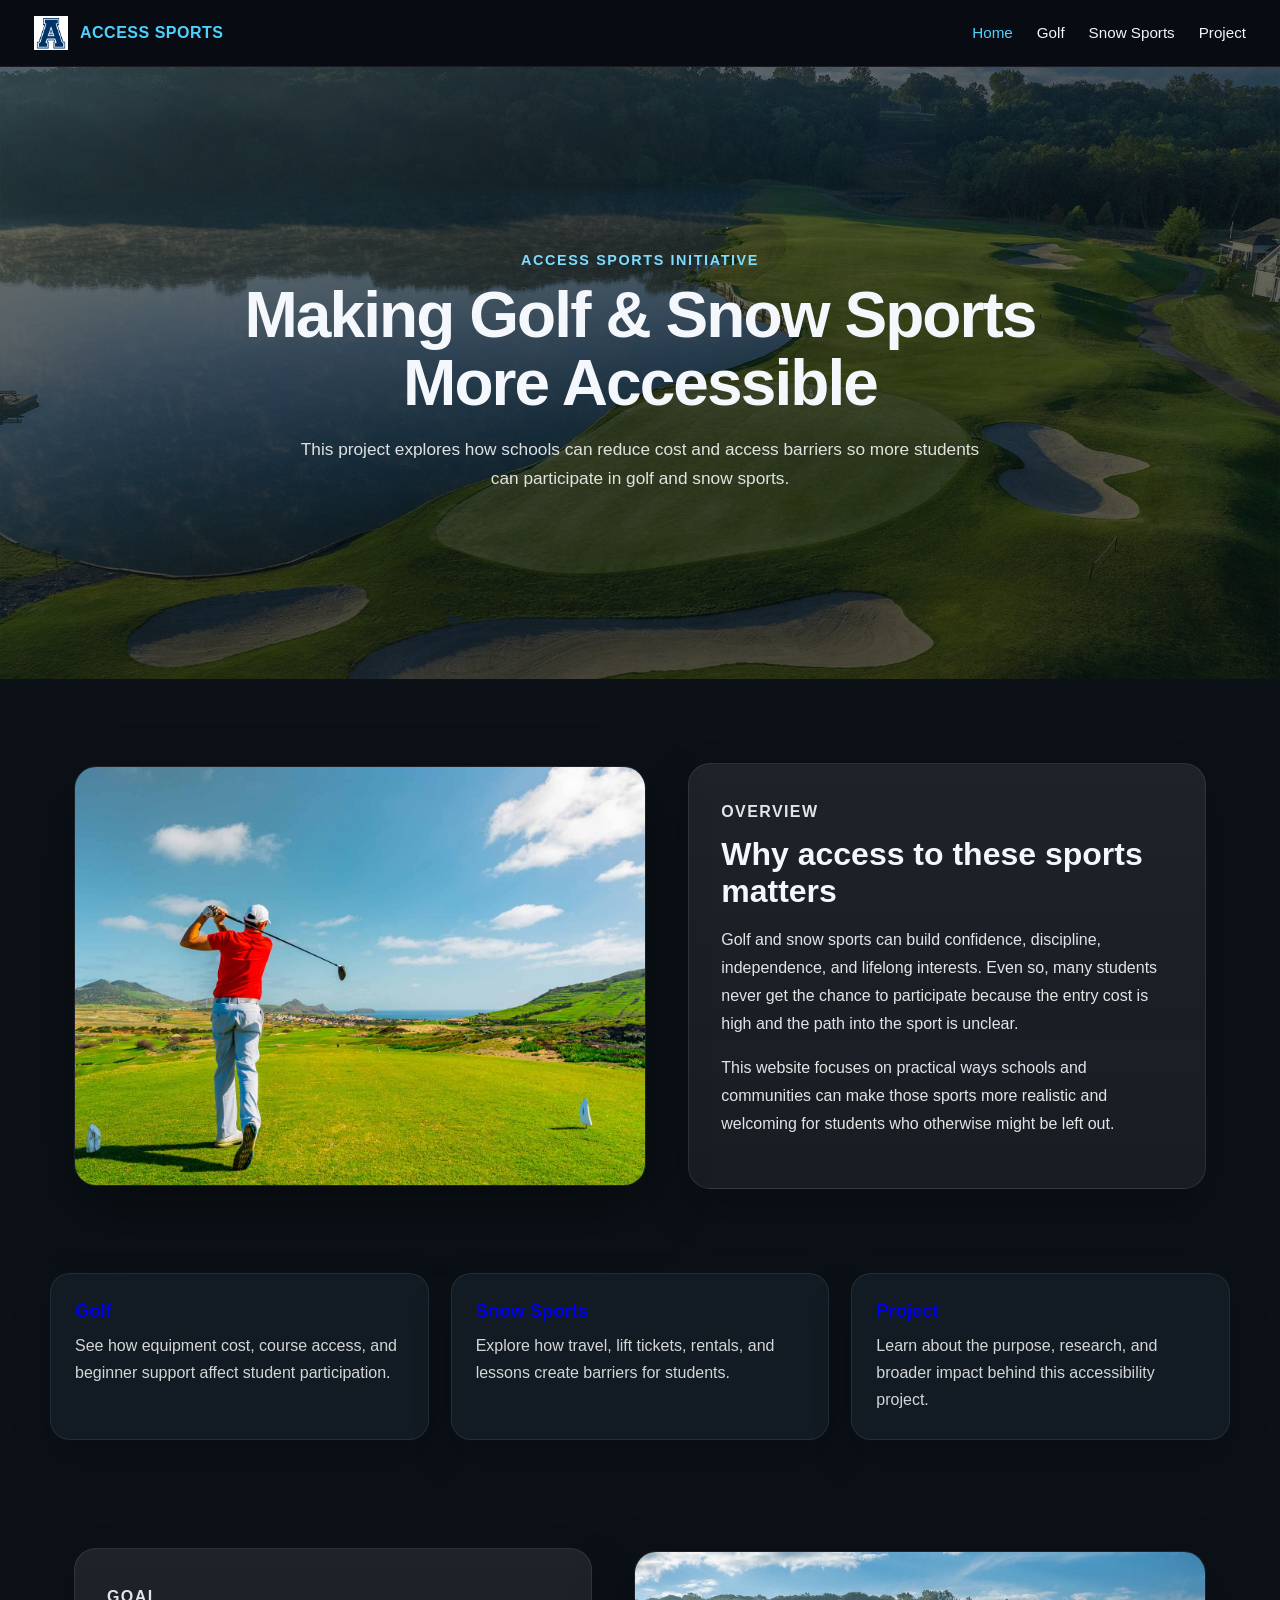
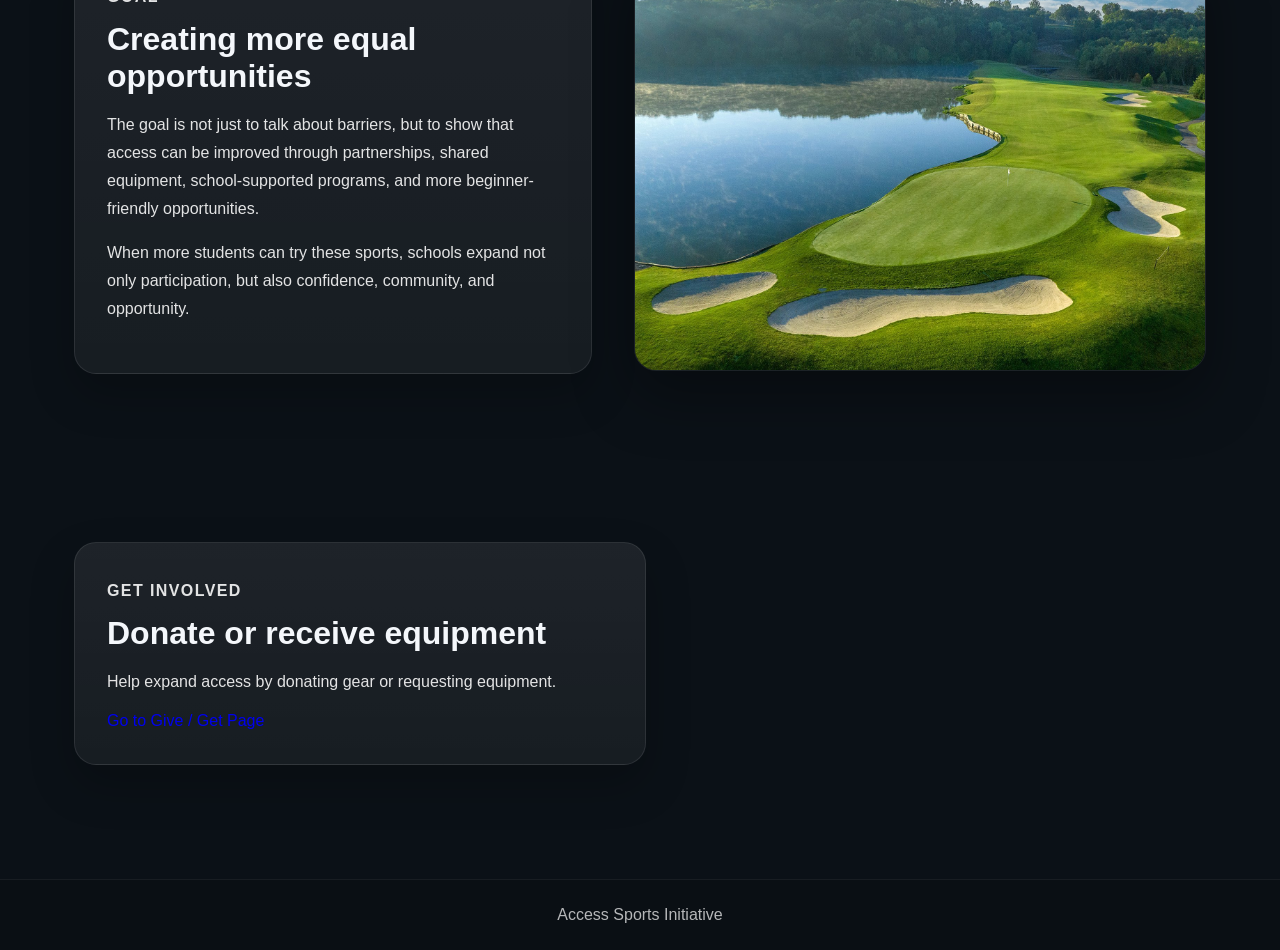
==== commit 448045f2: "Update index.html" ====
--- a/index.html
+++ b/index.html
@@ -83,6 +83,19 @@
         </p>
       </div>
     </section>
+
+    <section class="split-section">
+  <div class="split-text glass-card">
+    <p class="section-label">Get Involved</p>
+    <h2>Donate or receive equipment</h2>
+    <p>
+      Help expand access by donating gear or requesting equipment.
+    </p>
+
+    <a href="give-get.html" class="cta-button">Go to Give / Get Page</a>
+  </div>
+</section>
+    
   </main>
 
   <footer class="site-footer">
--- a/style.css
+++ b/style.css
@@ -390,4 +390,32 @@
   .page-hero {
     min-height: 56vh;
   }
-}
+
+  /* SIDE-BY-SIDE IMAGES FIX */
+.split-image-wrap.grid {
+  display: grid;
+  grid-template-columns: 1fr 1fr;
+  gap: 15px;
+}
+
+.split-image-wrap.grid .split-image {
+  width: 100%;
+  aspect-ratio: 4 / 3;
+  object-fit: cover;
+}
+
+.cta-button {
+  display: inline-block;
+  margin-top: 15px;
+  padding: 12px 18px;
+  background: #4fd1ff;
+  color: black;
+  border-radius: 8px;
+  font-weight: bold;
+  transition: 0.2s;
+}
+
+.cta-button:hover {
+  background: #7ddcff;
+}
+}
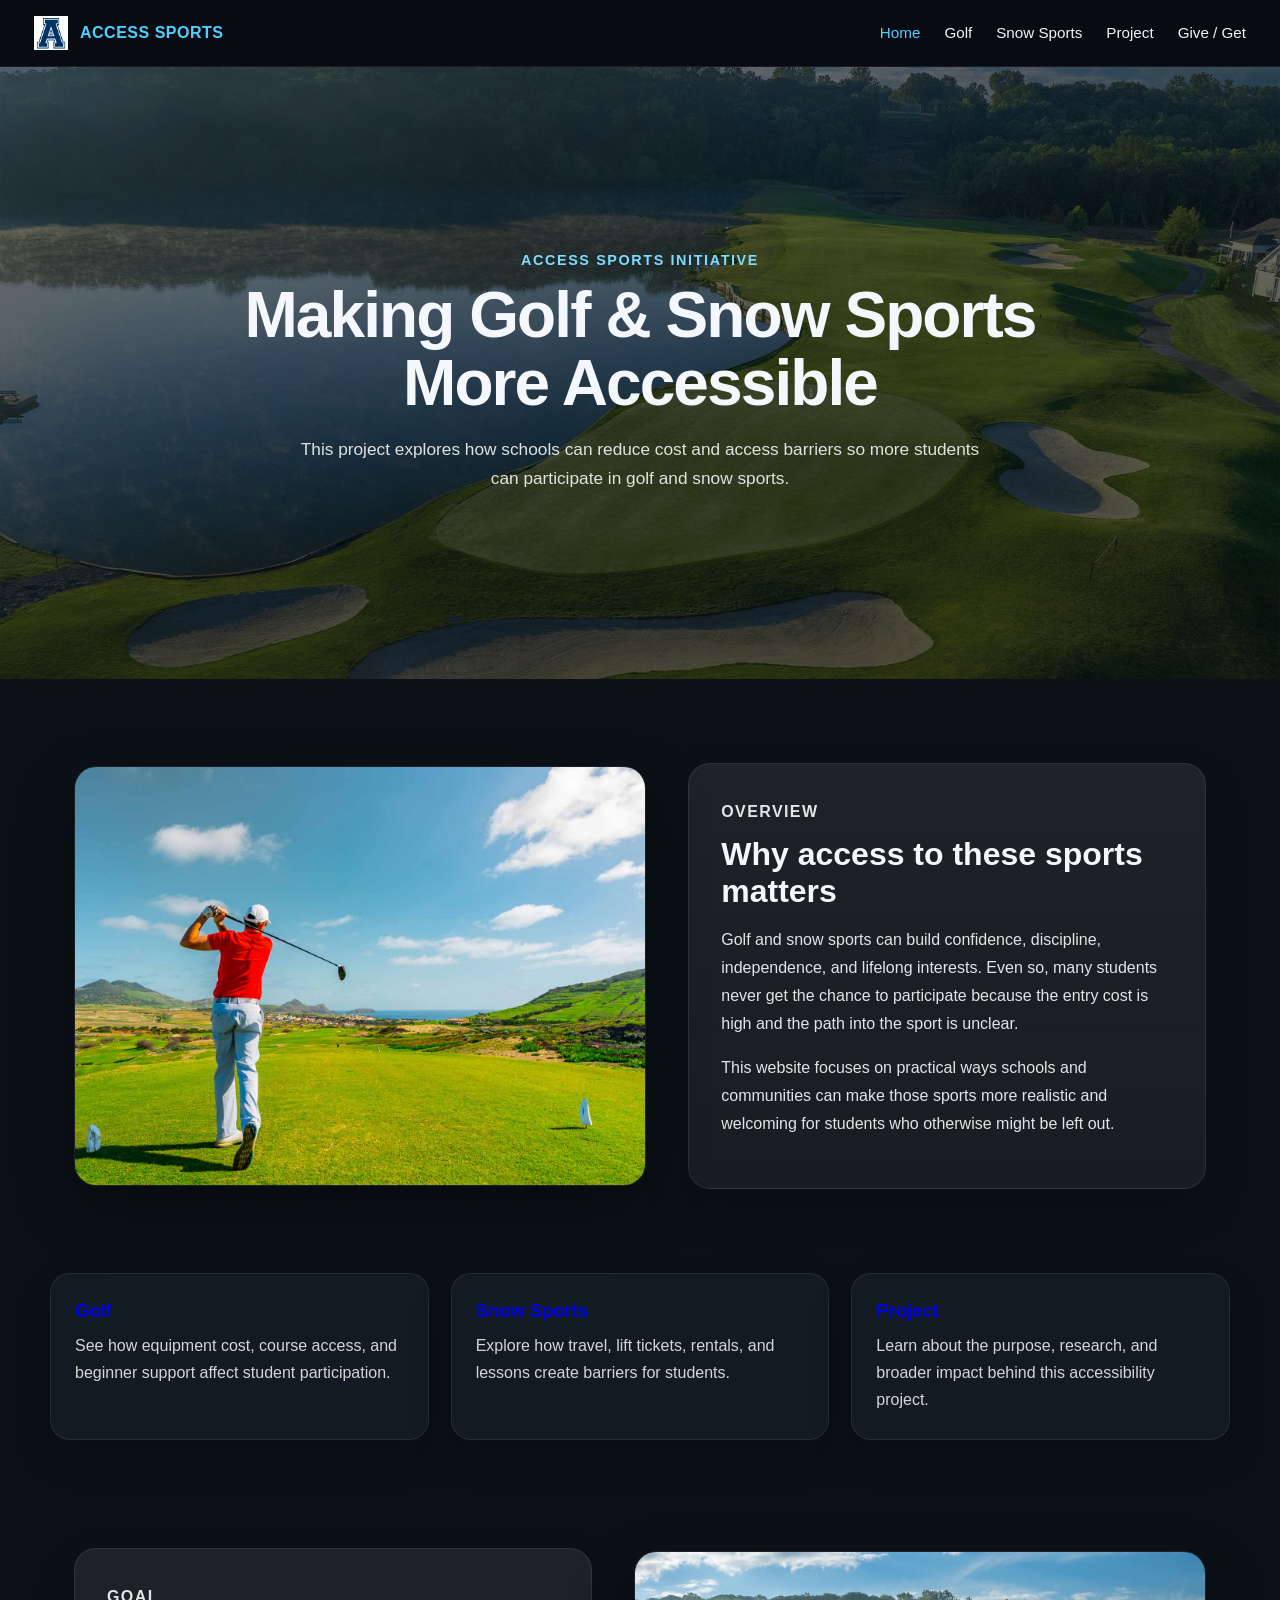
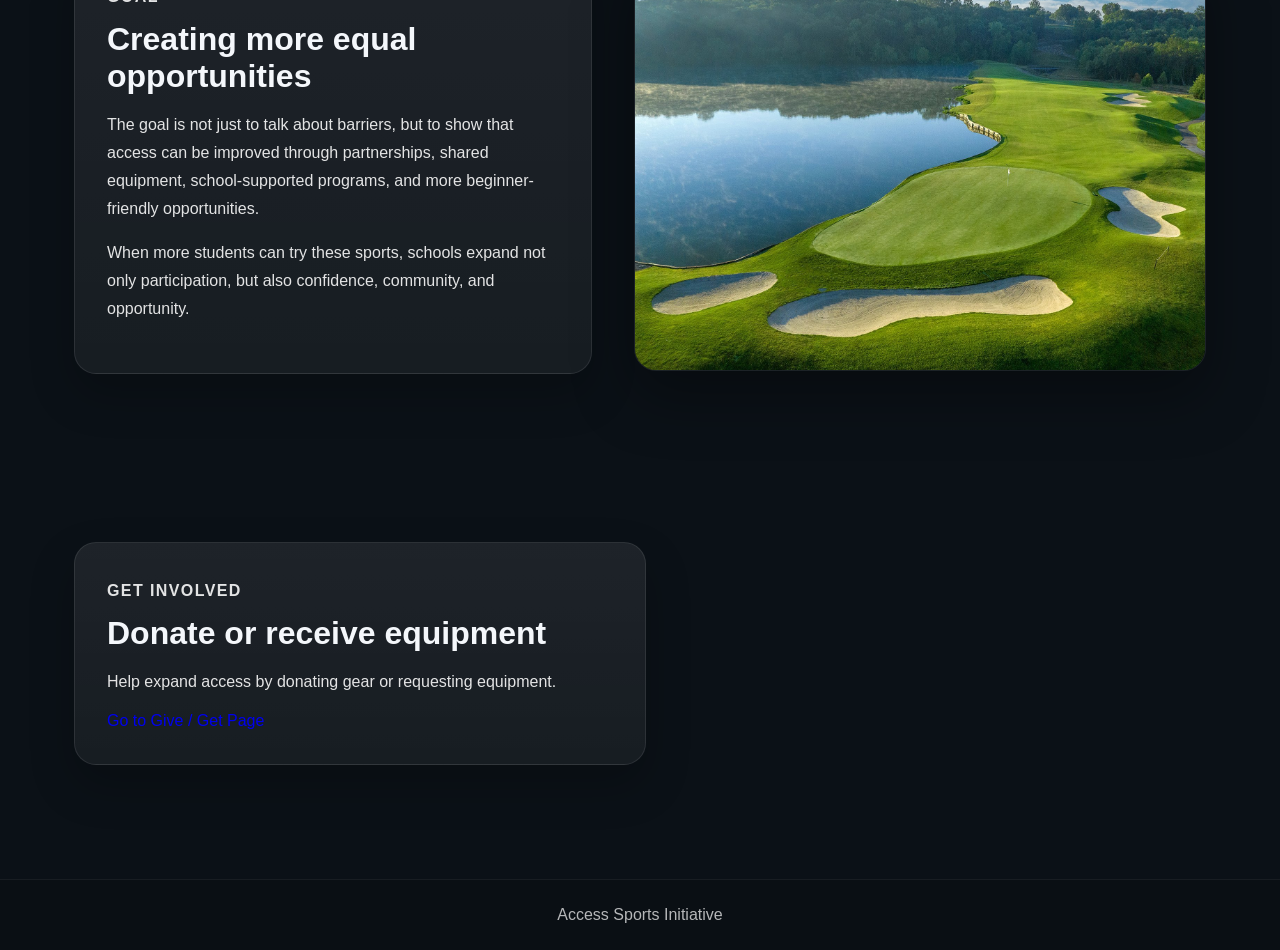
==== commit 17c937dd: "Update index.html" ====
--- a/index.html
+++ b/index.html
@@ -19,6 +19,7 @@
       <li><a href="golf.html">Golf</a></li>
       <li><a href="snow.html">Snow Sports</a></li>
       <li><a href="project.html">Project</a></li>
+      <li><a href="give-get.html">Give / Get</a></li>
     </ul>
   </nav>
 
--- a/style.css
+++ b/style.css
@@ -418,4 +418,61 @@
 .cta-button:hover {
   background: #7ddcff;
 }
-}
+
+  /* GIVE / GET PAGE */
+.compact-page {
+  max-width: 1180px;
+  margin: 0 auto;
+  padding: 56px 24px 84px;
+}
+
+.compact-intro {
+  margin-bottom: 26px;
+}
+
+.compact-intro-card {
+  max-width: 900px;
+  margin: 0 auto;
+}
+
+.action-grid {
+  display: grid;
+  grid-template-columns: 1fr 1fr;
+  gap: 24px;
+}
+
+.action-card {
+  min-height: 100%;
+}
+
+.full-width-card {
+  grid-column: 1 / -1;
+}
+
+.cta-button {
+  display: inline-block;
+  margin-top: 14px;
+  padding: 12px 18px;
+  border-radius: 10px;
+  background: #4fd1ff;
+  color: #081019;
+  font-weight: 700;
+  transition: transform 0.2s ease, box-shadow 0.2s ease, background 0.2s ease;
+}
+
+.cta-button:hover {
+  background: #7ddcff;
+  transform: translateY(-2px);
+  box-shadow: 0 12px 24px rgba(79, 209, 255, 0.18);
+}
+
+@media (max-width: 900px) {
+  .action-grid {
+    grid-template-columns: 1fr;
+  }
+
+  .full-width-card {
+    grid-column: auto;
+  }
+}
+}
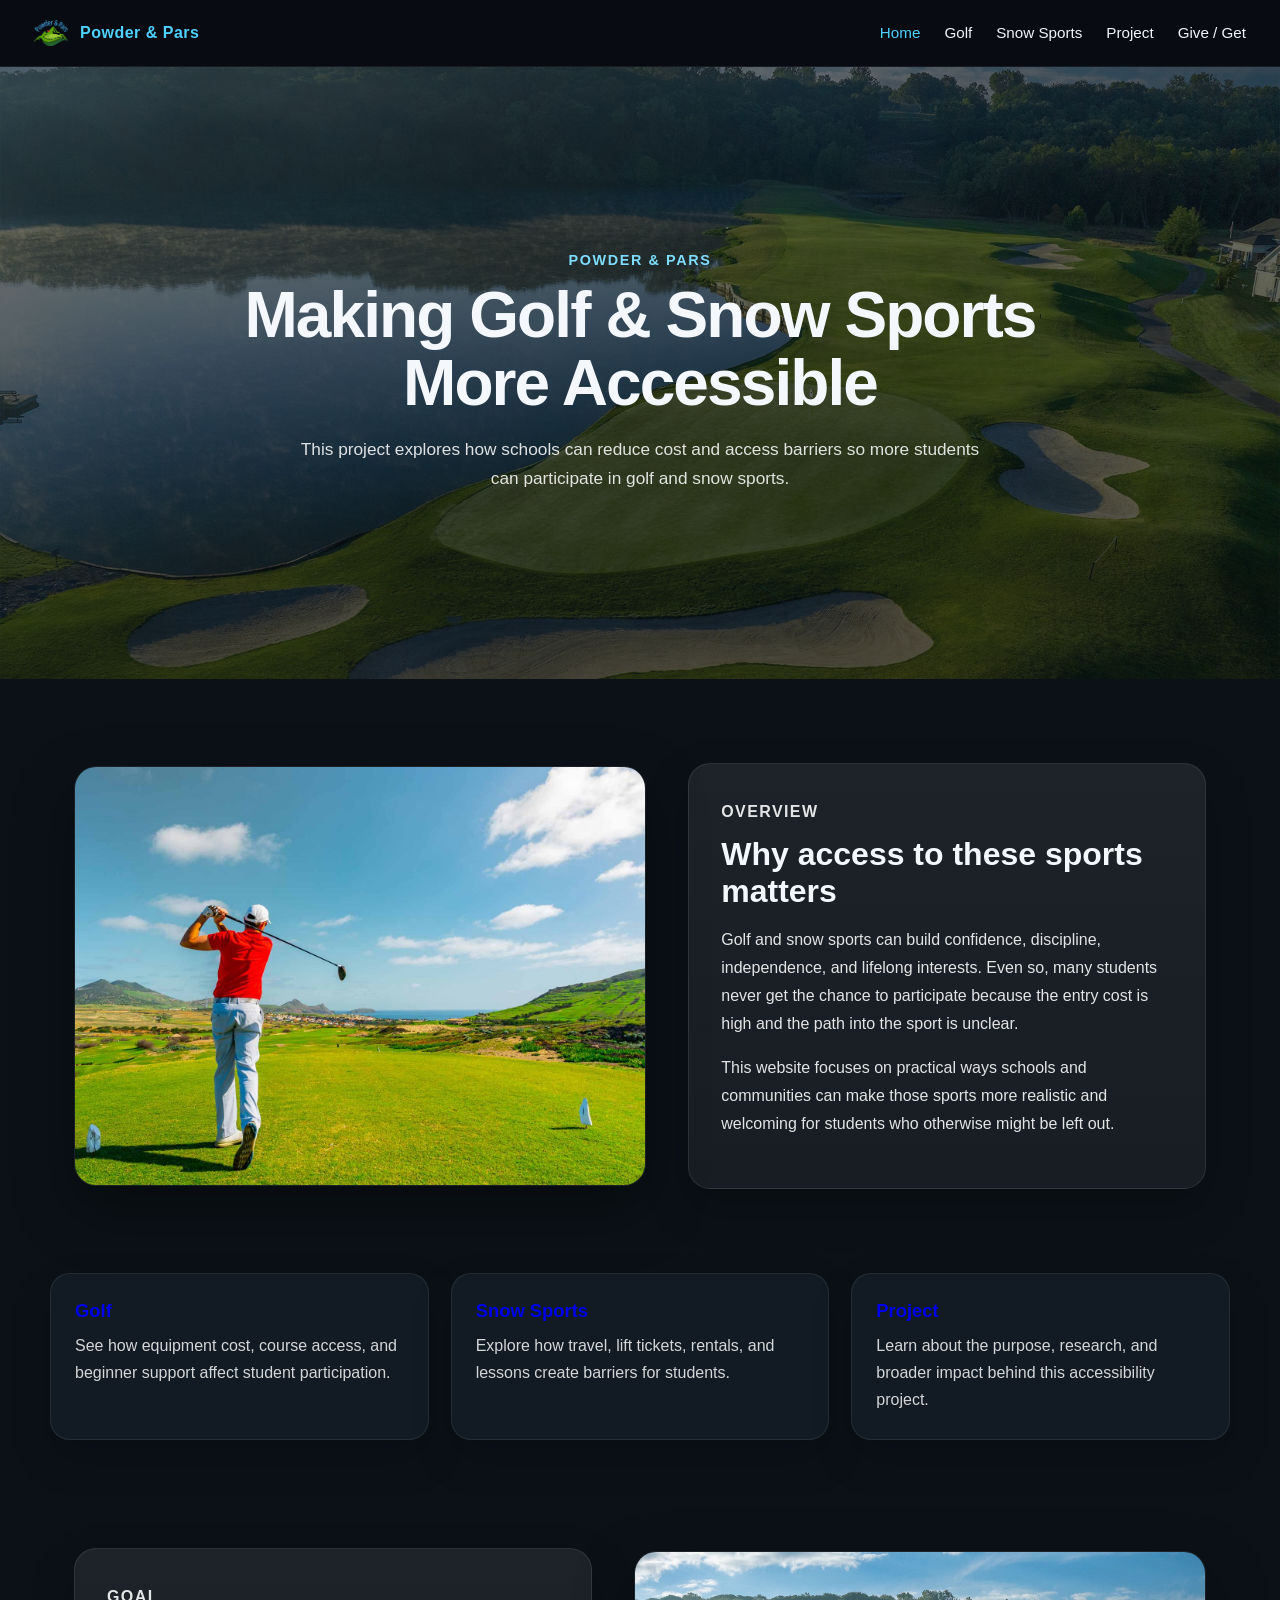
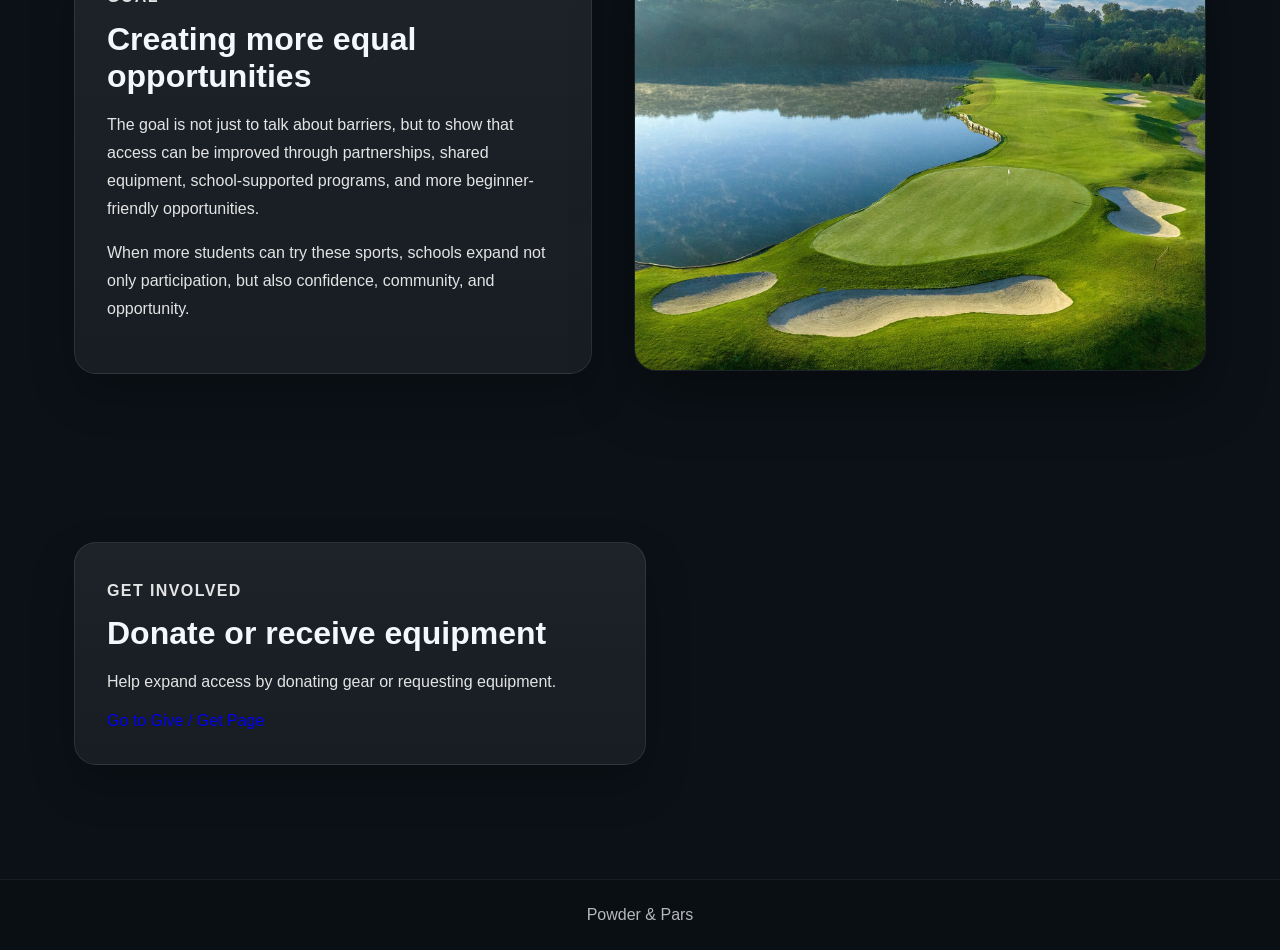
==== commit b09ef92e: "Update index.html" ====
--- a/index.html
+++ b/index.html
@@ -3,7 +3,7 @@
 <head>
   <meta charset="UTF-8">
   <meta name="viewport" content="width=device-width, initial-scale=1.0">
-  <title>Access Sports</title>
+  <title>Powder & Pars</title>
   <link rel="stylesheet" href="style.css">
 </head>
 <body>
@@ -11,7 +11,7 @@
   <nav class="navbar">
     <a href="index.html" class="brand">
       <img src="images/logo.png" alt="Access Sports logo" class="brand-logo">
-      <span>ACCESS SPORTS</span>
+      <span>Powder & Pars</span>
     </a>
 
     <ul class="nav-links">
@@ -25,7 +25,7 @@
 
   <header class="page-hero" style="background-image: linear-gradient(rgba(8,12,18,0.58), rgba(8,12,18,0.72)), url('images/hero.jpg');">
     <div class="hero-inner">
-      <p class="eyebrow">Access Sports Initiative</p>
+      <p class="eyebrow">Powder & Pars</p>
       <h1>Making Golf &amp; Snow Sports More Accessible</h1>
       <p class="hero-subtext">
         This project explores how schools can reduce cost and access barriers so more students can participate in golf and snow sports.
@@ -100,7 +100,7 @@
   </main>
 
   <footer class="site-footer">
-    <p>Access Sports Initiative</p>
+    <p>Powder & Pars</p>
   </footer>
 
   <script src="script.js"></script>
